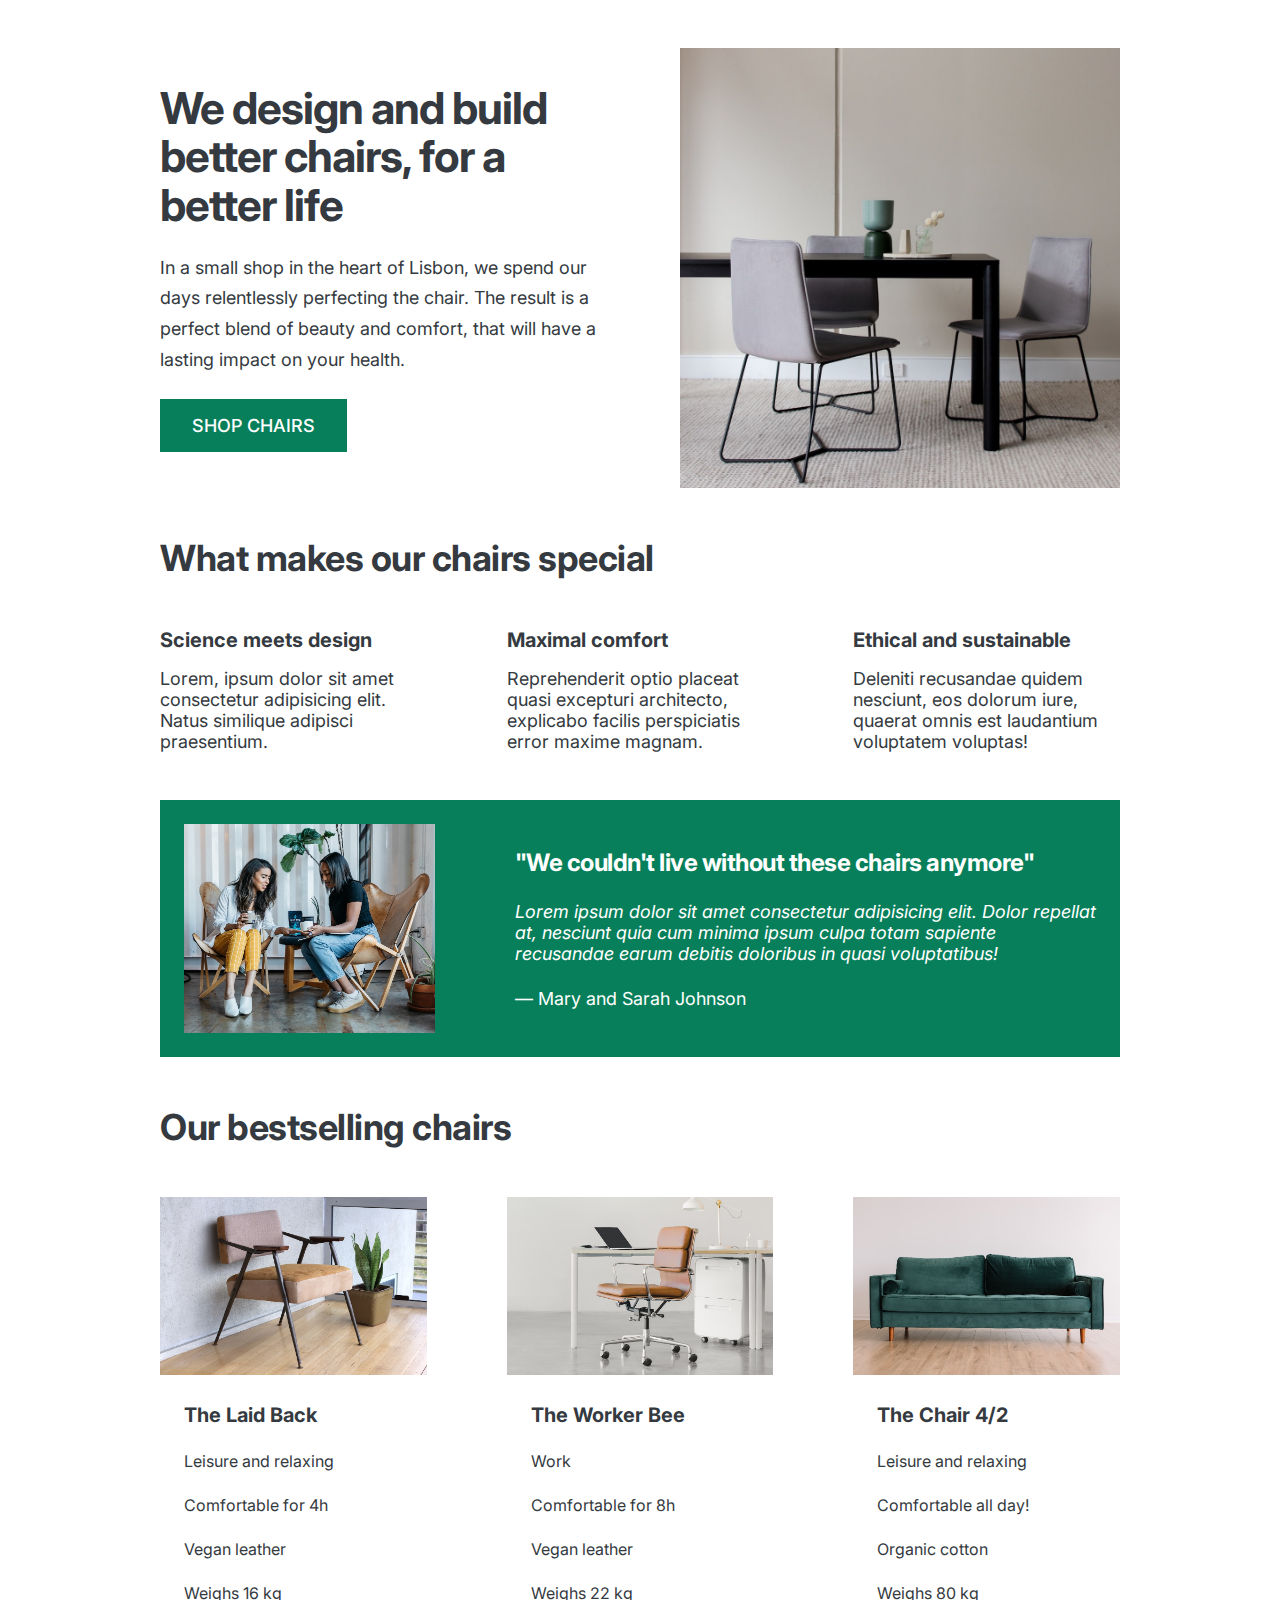
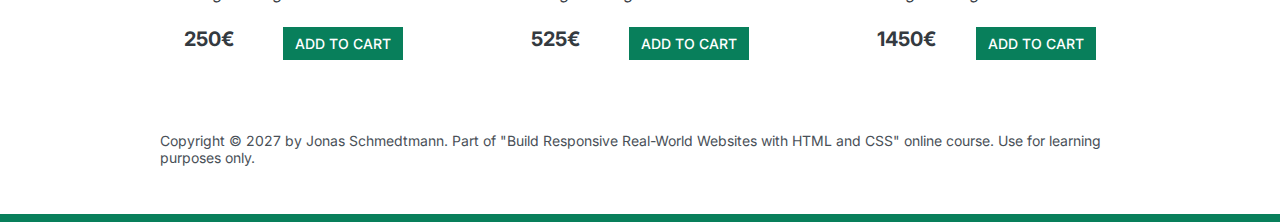
==== 05-Design/index.html @ a63a792d "Section-4 71" ====
<!DOCTYPE html>
<html lang="en">
  <head>
    <meta charset="UTF-8" />
    <meta http-equiv="X-UA-Compatible" content="IE=edge" />
    <meta name="viewport" content="width=device-width, initial-scale=1.0" />

    <link rel="preconnect" href="https://fonts.googleapis.com" />
    <link rel="preconnect" href="https://fonts.gstatic.com" crossorigin />
    <link
      href="https://fonts.googleapis.com/css2?family=Inter:wght@400;500;700&display=swap"
      rel="stylesheet"
    />
    <link rel="stylesheet" href="style.css" />
    <title>Lisbon Chair Shop</title>
  </head>
  <body>
    <div class="container">
      <header>
        <div class="header-text-box">
          <h1>We design and build better chairs, for a better life</h1>
          <p class="header-text">
            In a small shop in the heart of Lisbon, we spend our days
            relentlessly perfecting the chair. The result is a perfect blend of
            beauty and comfort, that will have a lasting impact on your health.
          </p>
          <a class="btn btn--big" href="#">Shop chairs</a>
        </div>
        <img src="hero.jpg" alt="Photo" />
      </header>

      <section>
        <h2>What makes our chairs special</h2>
        <div class="grid-3-cols">
          <div>
            <p class="features-title"><strong>Science meets design</strong></p>
            <p class="features-text">
              Lorem, ipsum dolor sit amet consectetur adipisicing elit. Natus
              similique adipisci praesentium.
            </p>
          </div>

          <div>
            <p class="features-title">
              <strong>Maximal comfort</strong>
            </p>
            <p class="features-text">
              Reprehenderit optio placeat quasi excepturi architecto, explicabo
              facilis perspiciatis error maxime magnam.
            </p>
          </div>

          <div>
            <p class="features-title">
              <strong>Ethical and sustainable</strong>
            </p>
            <p class="features-text">
              Deleniti recusandae quidem nesciunt, eos dolorum iure, quaerat
              omnis est laudantium voluptatem voluptas!
            </p>
          </div>
        </div>
      </section>

      <section class="testimonial-section">
        <div class="grid-3-cols">
          <img src="customers.jpg" alt="People sitting on chairs" />
          <div class="testimonial-box">
            <h2>"We couldn't live without these chairs anymore"</h2>
            <blockquote class="testimonial-text">
              Lorem ipsum dolor sit amet consectetur adipisicing elit. Dolor
              repellat at, nesciunt quia cum minima ipsum culpa totam sapiente
              recusandae earum debitis doloribus in quasi voluptatibus!
            </blockquote>
            <p class="testimonial-author">&mdash; Mary and Sarah Johnson</p>
          </div>
        </div>
      </section>

      <section>
        <h2>Our bestselling chairs</h2>
        <div class="grid-3-cols">
          <figure class="chair">
            <img src="chair-1.jpg" alt="Chair" />
            <div class="chair-box">
              <h3>The Laid Back</h3>
              <ul class="chair-details">
                <li>
                  <!-- Span is a generic INLINE text element, it doesn't have any meaning. It's like a div element, but inline -->
                  <span>Leisure and relaxing</span>
                </li>
                <li>
                  <span>Comfortable for 4h</span>
                </li>
                <li>
                  <span>Vegan leather</span>
                </li>
                <li>
                  <span>Weighs 16 kg</span>
                </li>
              </ul>
              <div class="chair-price">
                <strong>250€</strong>
                <a href="#" class="btn btn--small">Add to cart</a>
              </div>
            </div>
          </figure>

          <figure class="chair">
            <img src="chair-2.jpg" alt="Chair" />
            <div class="chair-box">
              <h3>The Worker Bee</h3>
              <ul class="chair-details">
                <li>
                  <span>Work</span>
                </li>
                <li>
                  <span>Comfortable for 8h</span>
                </li>
                <li>
                  <span>Vegan leather</span>
                </li>
                <li>
                  <span>Weighs 22 kg</span>
                </li>
              </ul>
              <div class="chair-price">
                <strong>525€</strong>
                <a href="#" class="btn btn--small">Add to cart</a>
              </div>
            </div>
          </figure>

          <figure class="chair">
            <img src="chair-3.jpg" alt="Chair" />
            <div class="chair-box">
              <h3>The Chair 4/2</h3>
              <ul class="chair-details">
                <li>
                  <span>Leisure and relaxing</span>
                </li>
                <li>
                  <span>Comfortable all day!</span>
                </li>
                <li>
                  <span>Organic cotton</span>
                </li>
                <li>
                  <span>Weighs 80 kg</span>
                </li>
              </ul>
              <div class="chair-price">
                <strong>1450€</strong>
                <a href="#" class="btn btn--small">Add to cart</a>
              </div>
            </div>
          </figure>
        </div>
      </section>

      <footer>
        Copyright &copy; 2027 by Jonas Schmedtmann. Part of "Build Responsive
        Real-World Websites with HTML and CSS" online course. Use for learning
        purposes only.
      </footer>
    </div>
  </body>
</html>
---- 05-Design/style.css ----
/*
SPACING SYSTEM (px)
2 / 4 / 8 / 12 / 16 / 24 / 32 / 48 / 64 / 80 / 96 / 128

FONT SIZE SYSTEM (px)
10 / 12 / 14 / 16 / 18 / 20 / 24 / 30 / 36 / 44 / 52 / 62 / 74 / 86 / 98
*/

/* 
MAIN COLOR: #087f5b
GREY COLOR: #343a40
*/

* {
  margin: 0;
  padding: 0;
  box-sizing: border-box;
}

/* ------------------------ */
/* GENERAL STYLES */
/* ------------------------ */
body {
  font-family: "Inter", sans-serif;
  color: #343a40;
  border-bottom: 8px solid #087f5b;
}

.container {
  width: 960px;
  margin: 0 auto;
}

header,
section {
  margin-bottom: 48px;
}

h2 {
  margin-bottom: 48px;
  /* 24 / 30 / 36 */
  font-size: 36px;
  letter-spacing: -0.5px;
}

.grid-3-cols {
  display: grid;
  grid-template-columns: repeat(3, 1fr);
  column-gap: 80px;
}

.btn:link,
.btn:visited {
  background-color: #087f5b;
  color: #fff;
  text-decoration: none;
  text-transform: uppercase;
  font-weight: 500;
  display: inline-block;
}

.btn:hover,
.btn:active {
  background-color: #099268;
}

.btn--big {
  font-size: 18px;
  padding: 16px 32px;
}

.btn--small {
  font-size: 14px;
  padding: 8px 12px;
}

/* ------------------------ */
/* COMPONENT STYLES */
/* ------------------------ */

/* HEADER */
header {
  display: grid;
  grid-template-columns: repeat(2, 1fr);
  column-gap: 80px;
  margin-top: 48px;
}

.header-text-box {
  align-self: center;
}

h1 {
  margin-bottom: 24px;
  font-size: 44px;
  /* 44 / 52 / 62 */
  line-height: 1.1;
  letter-spacing: -1px;
}

.header-text {
  margin-bottom: 24px;
  font-size: 18px;
  line-height: 1.7;
}

img {
  width: 100%;
}

/* FEATURES */
.features-icon {
}

.features-title {
  margin-bottom: 16px;
  font-size: 20px;
}

.features-text {
  font-size: 18px;
  letter-spacing: 1.7;
}

/* TESTIMONIAL */
.testimonial-section {
  background-color: #087f5b;
  color: #fff;
  padding: 24px;
}

.testimonial-box {
  grid-column: 2 / -1;
  align-self: center;
  font-size: 18px;
  letter-spacing: 1.7;
}

.testimonial-box h2 {
  margin-bottom: 24px;
  /* 20 / 24 / 30 */
  font-size: 24px;
}

.testimonial-text {
  font-style: italic;
  margin-bottom: 24px;
}

/* CHAIRS */
.chair-box {
  padding: 24px;
}

h3 {
  margin-bottom: 24px;
  font-size: 20px;
}

.chair-details {
  list-style: none;
  margin-bottom: 24px;
}

.chair-details li {
  display: flex;
  align-items: center;
  gap: 12px;
  margin-bottom: 24px;
}

.chair-details li:last-child {
  margin-bottom: 0;
}

.chair-icon {
}

.chair-price {
  display: flex;
  justify-content: space-between;
  font-size: 20px;
}

footer {
  margin-bottom: 48px;
  font-size: 14px;
  color: #495057;
}
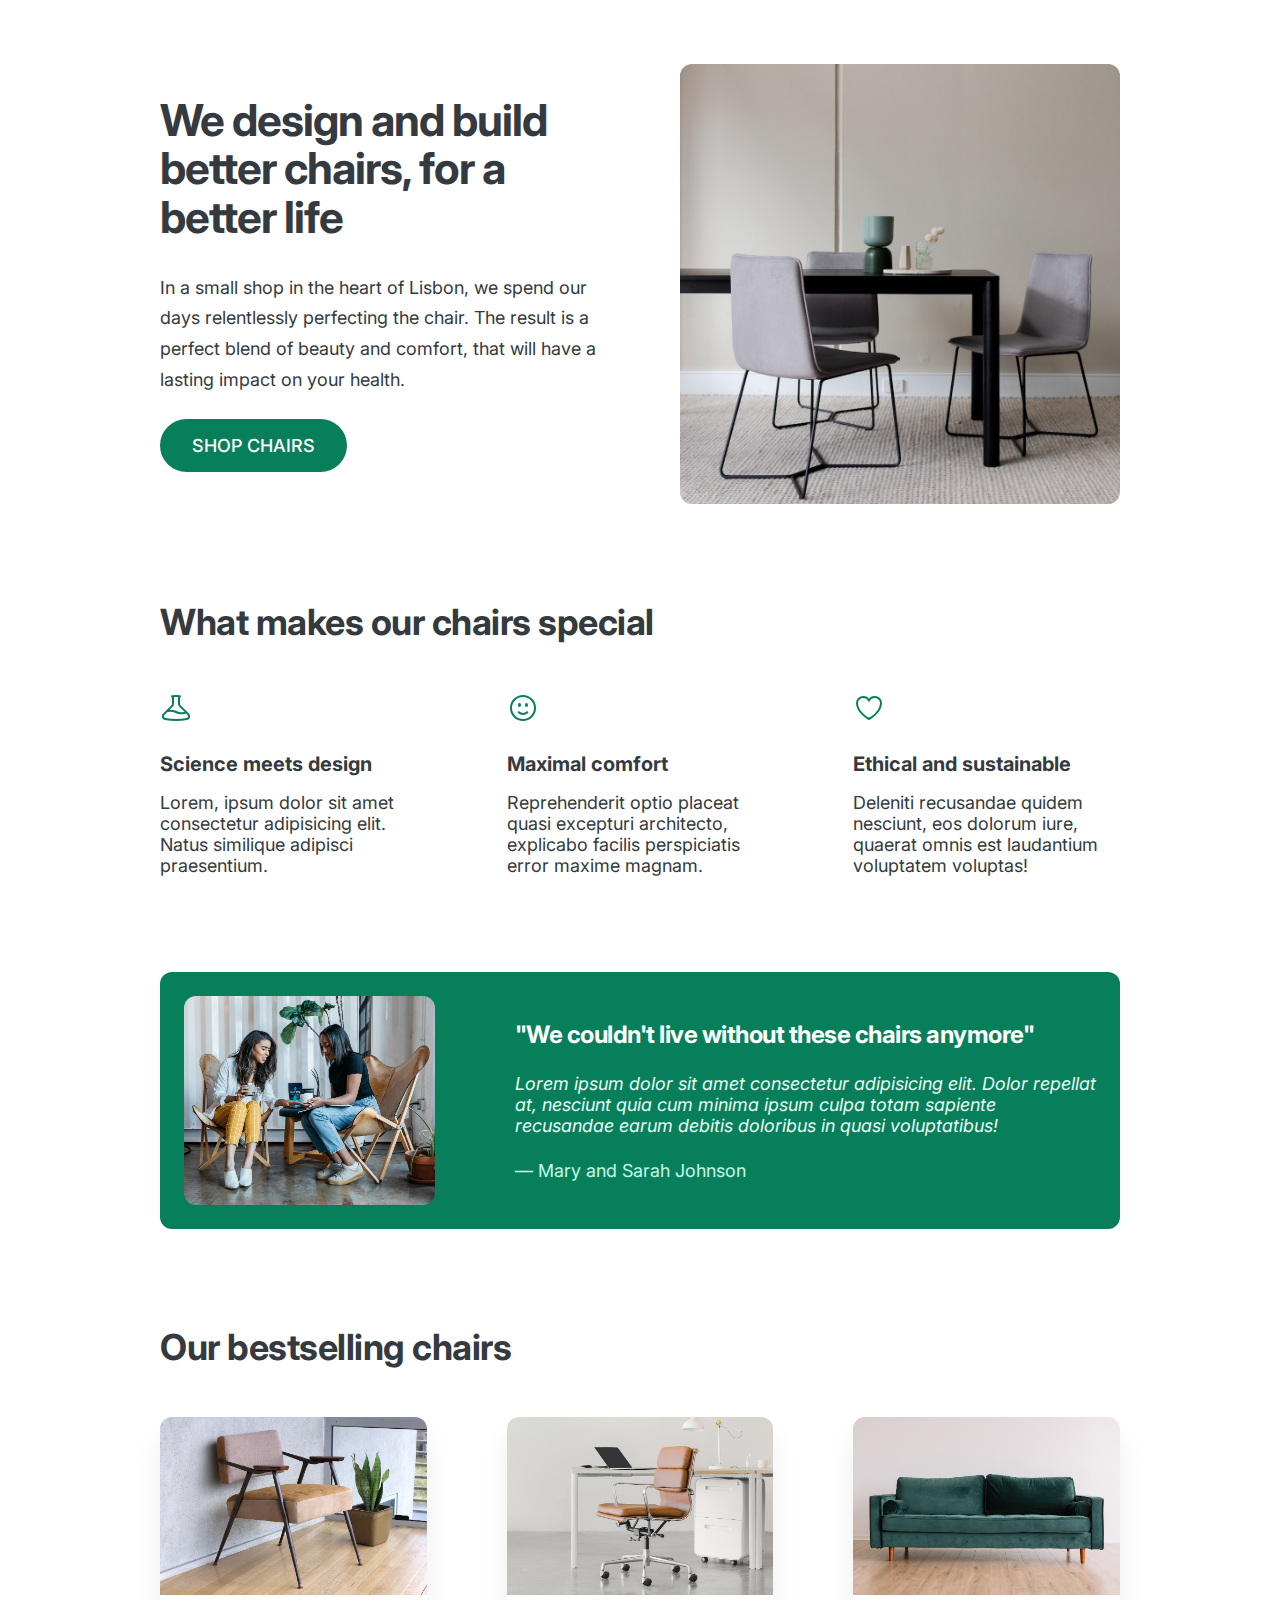
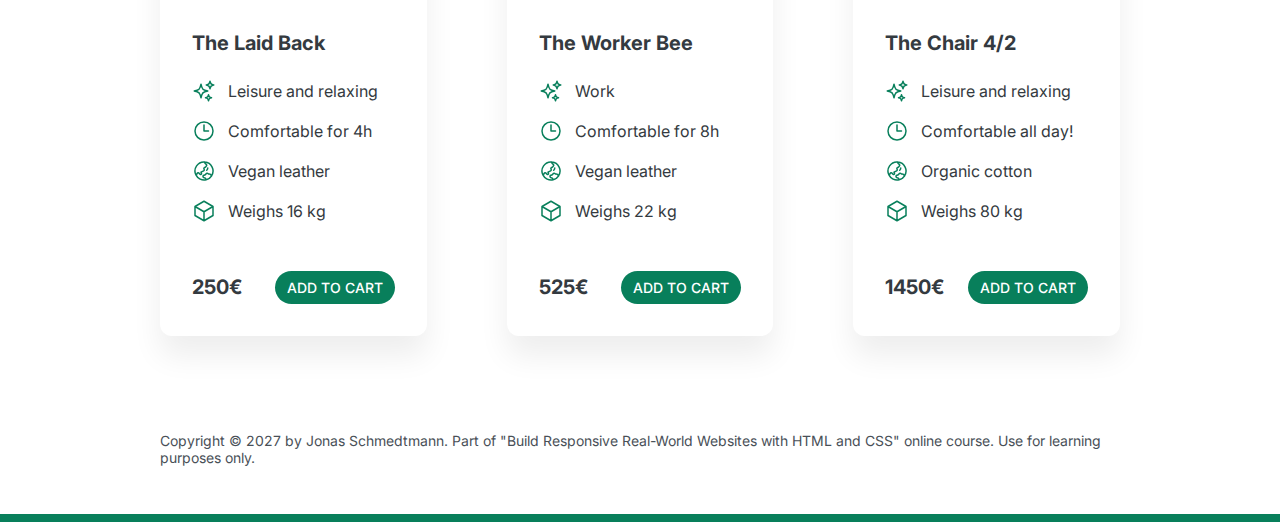
==== commit fbf51477: "Section-5 84" ====
--- a/05-Design/index.html
+++ b/05-Design/index.html
@@ -33,6 +33,20 @@
         <h2>What makes our chairs special</h2>
         <div class="grid-3-cols">
           <div>
+            <svg
+              xmlns="http://www.w3.org/2000/svg"
+              fill="none"
+              viewBox="0 0 24 24"
+              stroke-width="1.5"
+              stroke="currentColor"
+              class="features-icon"
+            >
+              <path
+                stroke-linecap="round"
+                stroke-linejoin="round"
+                d="M9.75 3.104v5.714a2.25 2.25 0 01-.659 1.591L5 14.5M9.75 3.104c-.251.023-.501.05-.75.082m.75-.082a24.301 24.301 0 014.5 0m0 0v5.714c0 .597.237 1.17.659 1.591L19.8 15.3M14.25 3.104c.251.023.501.05.75.082M19.8 15.3l-1.57.393A9.065 9.065 0 0112 15a9.065 9.065 0 00-6.23-.693L5 14.5m14.8.8l1.402 1.402c1.232 1.232.65 3.318-1.067 3.611A48.309 48.309 0 0112 21c-2.773 0-5.491-.235-8.135-.687-1.718-.293-2.3-2.379-1.067-3.61L5 14.5"
+              />
+            </svg>
             <p class="features-title"><strong>Science meets design</strong></p>
             <p class="features-text">
               Lorem, ipsum dolor sit amet consectetur adipisicing elit. Natus
@@ -41,6 +55,20 @@
           </div>
 
           <div>
+            <svg
+              xmlns="http://www.w3.org/2000/svg"
+              fill="none"
+              viewBox="0 0 24 24"
+              stroke-width="1.5"
+              stroke="currentColor"
+              class="features-icon"
+            >
+              <path
+                stroke-linecap="round"
+                stroke-linejoin="round"
+                d="M15.182 15.182a4.5 4.5 0 01-6.364 0M21 12a9 9 0 11-18 0 9 9 0 0118 0zM9.75 9.75c0 .414-.168.75-.375.75S9 10.164 9 9.75 9.168 9 9.375 9s.375.336.375.75zm-.375 0h.008v.015h-.008V9.75zm5.625 0c0 .414-.168.75-.375.75s-.375-.336-.375-.75.168-.75.375-.75.375.336.375.75zm-.375 0h.008v.015h-.008V9.75z"
+              />
+            </svg>
             <p class="features-title">
               <strong>Maximal comfort</strong>
             </p>
@@ -51,6 +79,21 @@
           </div>
 
           <div>
+            <svg
+              xmlns="http://www.w3.org/2000/svg"
+              fill="none"
+              viewBox="0 0 24 24"
+              stroke-width="1.5"
+              stroke="currentColor"
+              class="features-icon"
+            >
+              <path
+                stroke-linecap="round"
+                stroke-linejoin="round"
+                d="M21 8.25c0-2.485-2.099-4.5-4.688-4.5-1.935 0-3.597 1.126-4.312 2.733-.715-1.607-2.377-2.733-4.313-2.733C5.1 3.75 3 5.765 3 8.25c0 7.22 9 12 9 12s9-4.78 9-12z"
+              />
+            </svg>
+
             <p class="features-title">
               <strong>Ethical and sustainable</strong>
             </p>
@@ -86,16 +129,76 @@
               <h3>The Laid Back</h3>
               <ul class="chair-details">
                 <li>
+                  <svg
+                    xmlns="http://www.w3.org/2000/svg"
+                    fill="none"
+                    viewBox="0 0 24 24"
+                    stroke-width="1.5"
+                    stroke="currentColor"
+                    class="chair-icon"
+                  >
+                    <path
+                      stroke-linecap="round"
+                      stroke-linejoin="round"
+                      d="M9.813 15.904L9 18.75l-.813-2.846a4.5 4.5 0 00-3.09-3.09L2.25 12l2.846-.813a4.5 4.5 0 003.09-3.09L9 5.25l.813 2.846a4.5 4.5 0 003.09 3.09L15.75 12l-2.846.813a4.5 4.5 0 00-3.09 3.09zM18.259 8.715L18 9.75l-.259-1.035a3.375 3.375 0 00-2.455-2.456L14.25 6l1.036-.259a3.375 3.375 0 002.455-2.456L18 2.25l.259 1.035a3.375 3.375 0 002.456 2.456L21.75 6l-1.035.259a3.375 3.375 0 00-2.456 2.456zM16.894 20.567L16.5 21.75l-.394-1.183a2.25 2.25 0 00-1.423-1.423L13.5 18.75l1.183-.394a2.25 2.25 0 001.423-1.423l.394-1.183.394 1.183a2.25 2.25 0 001.423 1.423l1.183.394-1.183.394a2.25 2.25 0 00-1.423 1.423z"
+                    />
+                  </svg>
+
                   <!-- Span is a generic INLINE text element, it doesn't have any meaning. It's like a div element, but inline -->
                   <span>Leisure and relaxing</span>
                 </li>
                 <li>
+                  <svg
+                    xmlns="http://www.w3.org/2000/svg"
+                    fill="none"
+                    viewBox="0 0 24 24"
+                    stroke-width="1.5"
+                    stroke="currentColor"
+                    class="chair-icon"
+                  >
+                    <path
+                      stroke-linecap="round"
+                      stroke-linejoin="round"
+                      d="M12 6v6h4.5m4.5 0a9 9 0 11-18 0 9 9 0 0118 0z"
+                    />
+                  </svg>
+
                   <span>Comfortable for 4h</span>
                 </li>
                 <li>
+                  <svg
+                    xmlns="http://www.w3.org/2000/svg"
+                    fill="none"
+                    viewBox="0 0 24 24"
+                    stroke-width="1.5"
+                    stroke="currentColor"
+                    class="chair-icon"
+                  >
+                    <path
+                      stroke-linecap="round"
+                      stroke-linejoin="round"
+                      d="M12.75 3.03v.568c0 .334.148.65.405.864l1.068.89c.442.369.535 1.01.216 1.49l-.51.766a2.25 2.25 0 01-1.161.886l-.143.048a1.107 1.107 0 00-.57 1.664c.369.555.169 1.307-.427 1.605L9 13.125l.423 1.059a.956.956 0 01-1.652.928l-.679-.906a1.125 1.125 0 00-1.906.172L4.5 15.75l-.612.153M12.75 3.031a9 9 0 00-8.862 12.872M12.75 3.031a9 9 0 016.69 14.036m0 0l-.177-.529A2.25 2.25 0 0017.128 15H16.5l-.324-.324a1.453 1.453 0 00-2.328.377l-.036.073a1.586 1.586 0 01-.982.816l-.99.282c-.55.157-.894.702-.8 1.267l.073.438c.08.474.49.821.97.821.846 0 1.598.542 1.865 1.345l.215.643m5.276-3.67a9.012 9.012 0 01-5.276 3.67m0 0a9 9 0 01-10.275-4.835M15.75 9c0 .896-.393 1.7-1.016 2.25"
+                    />
+                  </svg>
+
                   <span>Vegan leather</span>
                 </li>
                 <li>
+                  <svg
+                    xmlns="http://www.w3.org/2000/svg"
+                    fill="none"
+                    viewBox="0 0 24 24"
+                    stroke-width="1.5"
+                    stroke="currentColor"
+                    class="chair-icon"
+                  >
+                    <path
+                      stroke-linecap="round"
+                      stroke-linejoin="round"
+                      d="M21 7.5l-9-5.25L3 7.5m18 0l-9 5.25m9-5.25v9l-9 5.25M3 7.5l9 5.25M3 7.5v9l9 5.25m0-9v9"
+                    />
+                  </svg>
+
                   <span>Weighs 16 kg</span>
                 </li>
               </ul>
@@ -112,15 +215,71 @@
               <h3>The Worker Bee</h3>
               <ul class="chair-details">
                 <li>
+                  <svg
+                    xmlns="http://www.w3.org/2000/svg"
+                    fill="none"
+                    viewBox="0 0 24 24"
+                    stroke-width="1.5"
+                    stroke="currentColor"
+                    class="chair-icon"
+                  >
+                    <path
+                      stroke-linecap="round"
+                      stroke-linejoin="round"
+                      d="M9.813 15.904L9 18.75l-.813-2.846a4.5 4.5 0 00-3.09-3.09L2.25 12l2.846-.813a4.5 4.5 0 003.09-3.09L9 5.25l.813 2.846a4.5 4.5 0 003.09 3.09L15.75 12l-2.846.813a4.5 4.5 0 00-3.09 3.09zM18.259 8.715L18 9.75l-.259-1.035a3.375 3.375 0 00-2.455-2.456L14.25 6l1.036-.259a3.375 3.375 0 002.455-2.456L18 2.25l.259 1.035a3.375 3.375 0 002.456 2.456L21.75 6l-1.035.259a3.375 3.375 0 00-2.456 2.456zM16.894 20.567L16.5 21.75l-.394-1.183a2.25 2.25 0 00-1.423-1.423L13.5 18.75l1.183-.394a2.25 2.25 0 001.423-1.423l.394-1.183.394 1.183a2.25 2.25 0 001.423 1.423l1.183.394-1.183.394a2.25 2.25 0 00-1.423 1.423z"
+                    />
+                  </svg>
                   <span>Work</span>
                 </li>
                 <li>
+                  <svg
+                    xmlns="http://www.w3.org/2000/svg"
+                    fill="none"
+                    viewBox="0 0 24 24"
+                    stroke-width="1.5"
+                    stroke="currentColor"
+                    class="chair-icon"
+                  >
+                    <path
+                      stroke-linecap="round"
+                      stroke-linejoin="round"
+                      d="M12 6v6h4.5m4.5 0a9 9 0 11-18 0 9 9 0 0118 0z"
+                    />
+                  </svg>
                   <span>Comfortable for 8h</span>
                 </li>
                 <li>
+                  <svg
+                    xmlns="http://www.w3.org/2000/svg"
+                    fill="none"
+                    viewBox="0 0 24 24"
+                    stroke-width="1.5"
+                    stroke="currentColor"
+                    class="chair-icon"
+                  >
+                    <path
+                      stroke-linecap="round"
+                      stroke-linejoin="round"
+                      d="M12.75 3.03v.568c0 .334.148.65.405.864l1.068.89c.442.369.535 1.01.216 1.49l-.51.766a2.25 2.25 0 01-1.161.886l-.143.048a1.107 1.107 0 00-.57 1.664c.369.555.169 1.307-.427 1.605L9 13.125l.423 1.059a.956.956 0 01-1.652.928l-.679-.906a1.125 1.125 0 00-1.906.172L4.5 15.75l-.612.153M12.75 3.031a9 9 0 00-8.862 12.872M12.75 3.031a9 9 0 016.69 14.036m0 0l-.177-.529A2.25 2.25 0 0017.128 15H16.5l-.324-.324a1.453 1.453 0 00-2.328.377l-.036.073a1.586 1.586 0 01-.982.816l-.99.282c-.55.157-.894.702-.8 1.267l.073.438c.08.474.49.821.97.821.846 0 1.598.542 1.865 1.345l.215.643m5.276-3.67a9.012 9.012 0 01-5.276 3.67m0 0a9 9 0 01-10.275-4.835M15.75 9c0 .896-.393 1.7-1.016 2.25"
+                    />
+                  </svg>
                   <span>Vegan leather</span>
                 </li>
                 <li>
+                  <svg
+                    xmlns="http://www.w3.org/2000/svg"
+                    fill="none"
+                    viewBox="0 0 24 24"
+                    stroke-width="1.5"
+                    stroke="currentColor"
+                    class="chair-icon"
+                  >
+                    <path
+                      stroke-linecap="round"
+                      stroke-linejoin="round"
+                      d="M21 7.5l-9-5.25L3 7.5m18 0l-9 5.25m9-5.25v9l-9 5.25M3 7.5l9 5.25M3 7.5v9l9 5.25m0-9v9"
+                    />
+                  </svg>
                   <span>Weighs 22 kg</span>
                 </li>
               </ul>
@@ -137,15 +296,71 @@
               <h3>The Chair 4/2</h3>
               <ul class="chair-details">
                 <li>
+                  <svg
+                    xmlns="http://www.w3.org/2000/svg"
+                    fill="none"
+                    viewBox="0 0 24 24"
+                    stroke-width="1.5"
+                    stroke="currentColor"
+                    class="chair-icon"
+                  >
+                    <path
+                      stroke-linecap="round"
+                      stroke-linejoin="round"
+                      d="M9.813 15.904L9 18.75l-.813-2.846a4.5 4.5 0 00-3.09-3.09L2.25 12l2.846-.813a4.5 4.5 0 003.09-3.09L9 5.25l.813 2.846a4.5 4.5 0 003.09 3.09L15.75 12l-2.846.813a4.5 4.5 0 00-3.09 3.09zM18.259 8.715L18 9.75l-.259-1.035a3.375 3.375 0 00-2.455-2.456L14.25 6l1.036-.259a3.375 3.375 0 002.455-2.456L18 2.25l.259 1.035a3.375 3.375 0 002.456 2.456L21.75 6l-1.035.259a3.375 3.375 0 00-2.456 2.456zM16.894 20.567L16.5 21.75l-.394-1.183a2.25 2.25 0 00-1.423-1.423L13.5 18.75l1.183-.394a2.25 2.25 0 001.423-1.423l.394-1.183.394 1.183a2.25 2.25 0 001.423 1.423l1.183.394-1.183.394a2.25 2.25 0 00-1.423 1.423z"
+                    />
+                  </svg>
                   <span>Leisure and relaxing</span>
                 </li>
                 <li>
+                  <svg
+                    xmlns="http://www.w3.org/2000/svg"
+                    fill="none"
+                    viewBox="0 0 24 24"
+                    stroke-width="1.5"
+                    stroke="currentColor"
+                    class="chair-icon"
+                  >
+                    <path
+                      stroke-linecap="round"
+                      stroke-linejoin="round"
+                      d="M12 6v6h4.5m4.5 0a9 9 0 11-18 0 9 9 0 0118 0z"
+                    />
+                  </svg>
                   <span>Comfortable all day!</span>
                 </li>
                 <li>
+                  <svg
+                    xmlns="http://www.w3.org/2000/svg"
+                    fill="none"
+                    viewBox="0 0 24 24"
+                    stroke-width="1.5"
+                    stroke="currentColor"
+                    class="chair-icon"
+                  >
+                    <path
+                      stroke-linecap="round"
+                      stroke-linejoin="round"
+                      d="M12.75 3.03v.568c0 .334.148.65.405.864l1.068.89c.442.369.535 1.01.216 1.49l-.51.766a2.25 2.25 0 01-1.161.886l-.143.048a1.107 1.107 0 00-.57 1.664c.369.555.169 1.307-.427 1.605L9 13.125l.423 1.059a.956.956 0 01-1.652.928l-.679-.906a1.125 1.125 0 00-1.906.172L4.5 15.75l-.612.153M12.75 3.031a9 9 0 00-8.862 12.872M12.75 3.031a9 9 0 016.69 14.036m0 0l-.177-.529A2.25 2.25 0 0017.128 15H16.5l-.324-.324a1.453 1.453 0 00-2.328.377l-.036.073a1.586 1.586 0 01-.982.816l-.99.282c-.55.157-.894.702-.8 1.267l.073.438c.08.474.49.821.97.821.846 0 1.598.542 1.865 1.345l.215.643m5.276-3.67a9.012 9.012 0 01-5.276 3.67m0 0a9 9 0 01-10.275-4.835M15.75 9c0 .896-.393 1.7-1.016 2.25"
+                    />
+                  </svg>
                   <span>Organic cotton</span>
                 </li>
                 <li>
+                  <svg
+                    xmlns="http://www.w3.org/2000/svg"
+                    fill="none"
+                    viewBox="0 0 24 24"
+                    stroke-width="1.5"
+                    stroke="currentColor"
+                    class="chair-icon"
+                  >
+                    <path
+                      stroke-linecap="round"
+                      stroke-linejoin="round"
+                      d="M21 7.5l-9-5.25L3 7.5m18 0l-9 5.25m9-5.25v9l-9 5.25M3 7.5l9 5.25M3 7.5v9l9 5.25m0-9v9"
+                    />
+                  </svg>
                   <span>Weighs 80 kg</span>
                 </li>
               </ul>
--- a/05-Design/style.css
+++ b/05-Design/style.css
@@ -33,7 +33,7 @@
 
 header,
 section {
-  margin-bottom: 48px;
+  margin-bottom: 96px;
 }
 
 h2 {
@@ -57,6 +57,8 @@
   text-transform: uppercase;
   font-weight: 500;
   display: inline-block;
+
+  border-radius: 100px;
 }
 
 .btn:hover,
@@ -72,6 +74,10 @@
 .btn--small {
   font-size: 14px;
   padding: 8px 12px;
+}
+
+img {
+  border-radius: 12px;
 }
 
 /* ------------------------ */
@@ -83,7 +89,7 @@
   display: grid;
   grid-template-columns: repeat(2, 1fr);
   column-gap: 80px;
-  margin-top: 48px;
+  margin-top: 64px;
 }
 
 .header-text-box {
@@ -91,11 +97,12 @@
 }
 
 h1 {
-  margin-bottom: 24px;
+  margin-bottom: 32px;
   font-size: 44px;
   /* 44 / 52 / 62 */
   line-height: 1.1;
   letter-spacing: -1px;
+  /* text-shadow: 0 5px 5px rgba(0, 0, 0, 0.2);  used to add shadow to text similar to box shadow which adds shadows to a box */
 }
 
 .header-text {
@@ -110,6 +117,10 @@
 
 /* FEATURES */
 .features-icon {
+  stroke: #087f5b;
+  width: 32px;
+  height: 32px;
+  margin-bottom: 24px;
 }
 
 .features-title {
@@ -127,6 +138,7 @@
   background-color: #087f5b;
   color: #fff;
   padding: 24px;
+  border-radius: 12px;
 }
 
 .testimonial-box {
@@ -145,11 +157,26 @@
 .testimonial-text {
   font-style: italic;
   margin-bottom: 24px;
+  color: #e6fcf5;
+}
+
+.testimonial-author {
+  color: #c3fae8;
 }
 
 /* CHAIRS */
+.chair {
+  box-shadow: 0 20px 30px 0 rgba(0, 0, 0, 0.07);
+  border-radius: 12px;
+}
+
+.chair img {
+  border-bottom-left-radius: 0;
+  border-bottom-right-radius: 0;
+}
+
 .chair-box {
-  padding: 24px;
+  padding: 32px;
 }
 
 h3 {
@@ -159,14 +186,14 @@
 
 .chair-details {
   list-style: none;
-  margin-bottom: 24px;
+  margin-bottom: 48px;
 }
 
 .chair-details li {
   display: flex;
   align-items: center;
   gap: 12px;
-  margin-bottom: 24px;
+  margin-bottom: 16px;
 }
 
 .chair-details li:last-child {
@@ -174,11 +201,15 @@
 }
 
 .chair-icon {
+  stroke: #087f5b;
+  width: 24px;
+  height: 24px;
 }
 
 .chair-price {
   display: flex;
   justify-content: space-between;
+  align-items: center;
   font-size: 20px;
 }
 
